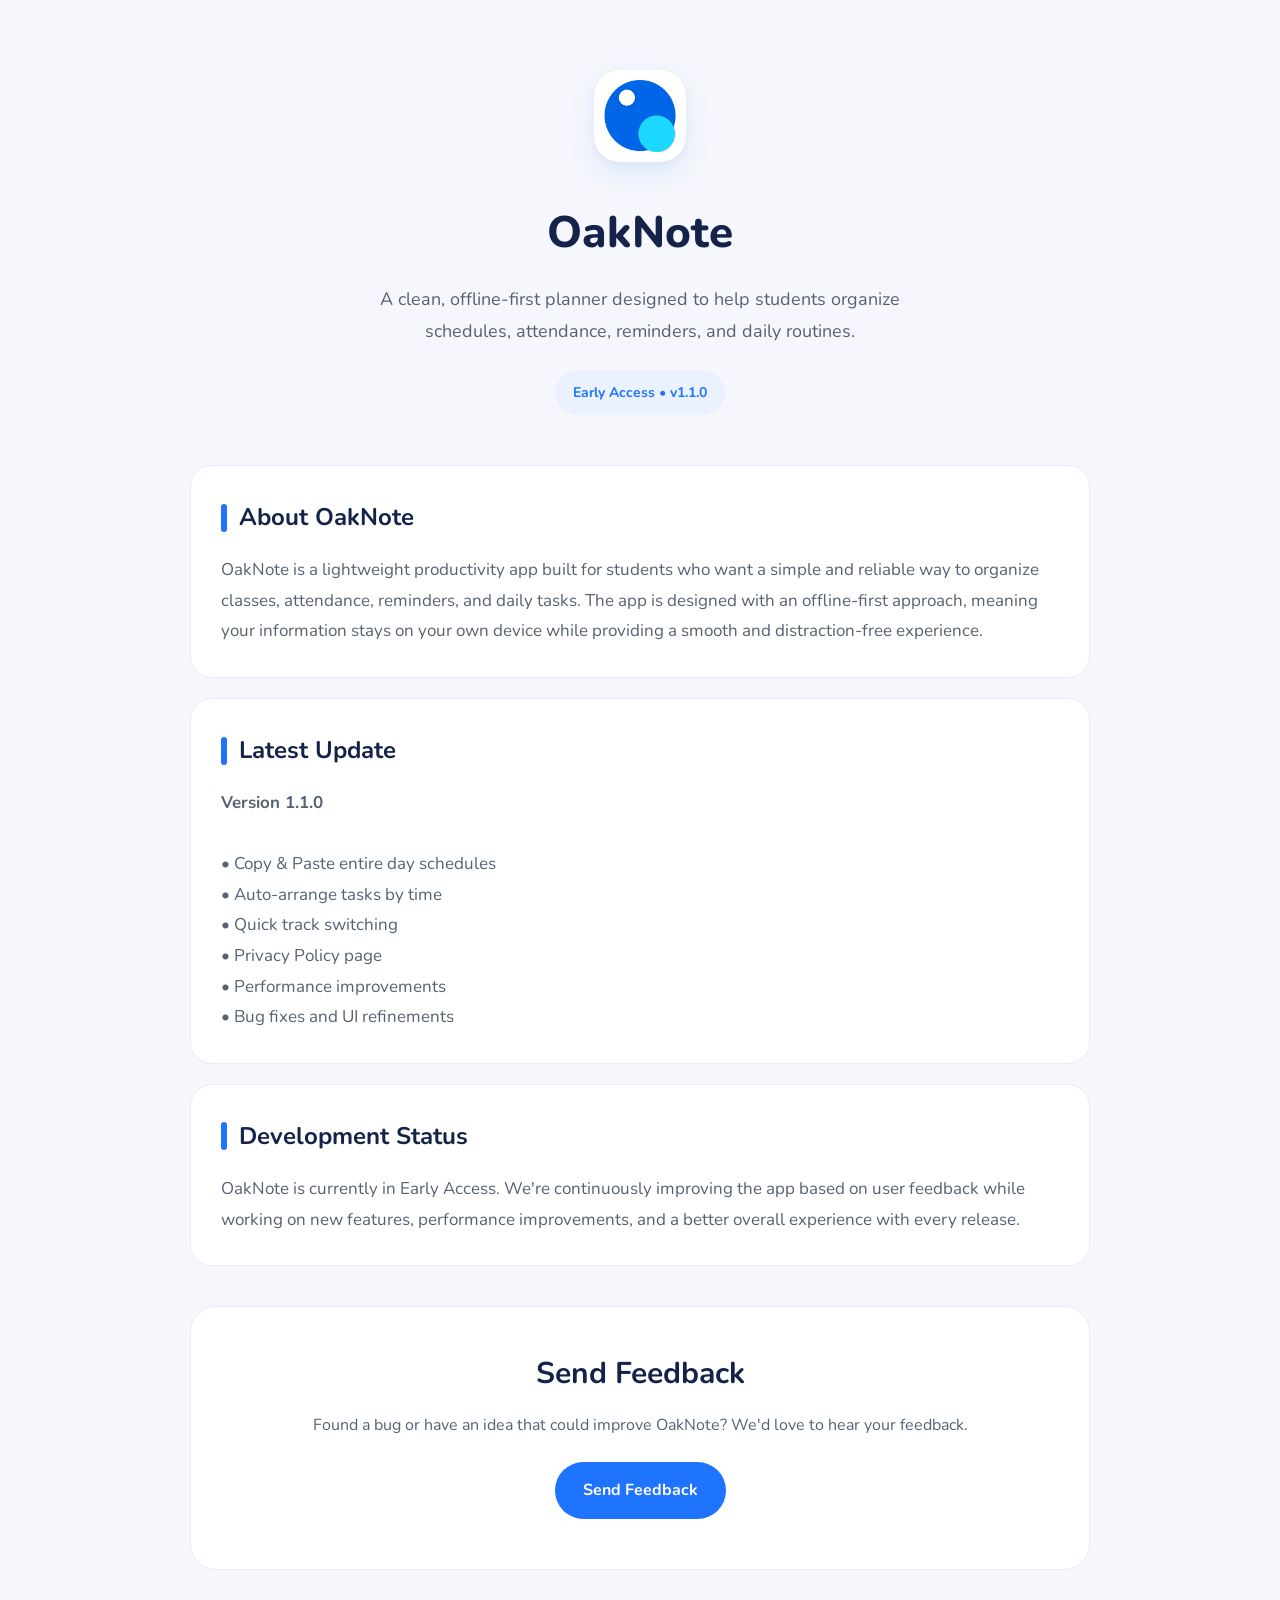
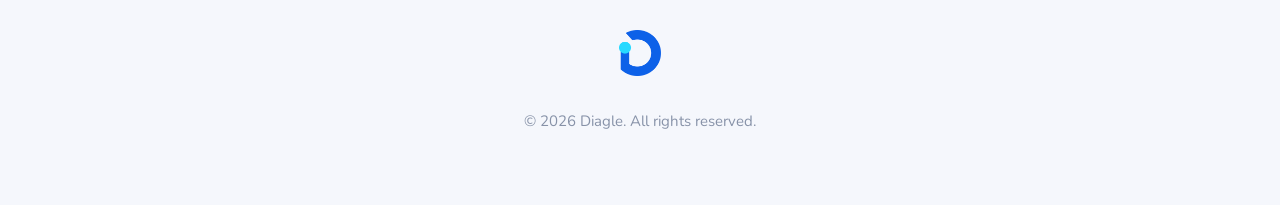
==== about_app/index.html @ 0fa8b740 "Add files via upload" ====
<!DOCTYPE html>
<html lang="en">

<head>

    <meta charset="UTF-8">
    <meta name="viewport" content="width=device-width, initial-scale=1.0">

    <title>OakNote • About</title>

    <meta name="description"
        content="Learn about OakNote, the latest updates, and how to contact the team behind the app.">

    <meta name="theme-color" content="#1E73FF">

    <link rel="icon" type="image/png" href="assets/oaknote_logo.png">

    <link rel="preconnect" href="https://fonts.googleapis.com">
    <link rel="preconnect" href="https://fonts.gstatic.com" crossorigin>

    <link href="https://fonts.googleapis.com/css2?family=Nunito:wght@400;500;600;700;800&display=swap"
        rel="stylesheet">

    <link rel="stylesheet" href="style.css">

</head>

<body>

    <main class="container">

        <!-- Hero -->

        <header class="hero">

            <img src="assets/oaknote_logo.png" class="hero-logo" alt="OakNote Logo">

            <h1>OakNote</h1>

            <p class="subtitle">
                A clean, offline-first planner designed to help students organize
                schedules, attendance, reminders, and daily routines.
            </p>

            <div class="updated">
                Early Access • v1.1.0
            </div>

        </header>

        <!-- About -->

        <section class="card">

            <h2>About OakNote</h2>

            <p>
                OakNote is a lightweight productivity app built for students who
                want a simple and reliable way to organize classes, attendance,
                reminders, and daily tasks. The app is designed with an
                offline-first approach, meaning your information stays on your own
                device while providing a smooth and distraction-free experience.
            </p>

        </section>

        <!-- Latest Update -->

        <section class="card">

            <h2>Latest Update</h2>

            <p>
                <strong>Version 1.1.0</strong><br><br>

                • Copy & Paste entire day schedules<br>
                • Auto-arrange tasks by time<br>
                • Quick track switching<br>
                • Privacy Policy page<br>
                • Performance improvements<br>
                • Bug fixes and UI refinements
            </p>

        </section>

        <!-- Development -->

        <section class="card">

            <h2>Development Status</h2>

            <p>
                OakNote is currently in Early Access. We're continuously improving
                the app based on user feedback while working on new features,
                performance improvements, and a better overall experience with
                every release.
            </p>

        </section>

        <!-- Contact -->

        <section class="contact">

            <h2>Send Feedback</h2>

            <p>
                Found a bug or have an idea that could improve OakNote?
                We'd love to hear your feedback.
            </p>

            <a href="mailto:diagleapps@gmail.com?subject=OakNote Feedback">
                Send Feedback
            </a>

        </section>

        <!-- Footer -->

        <footer>

            <img src="assets/diagle_logo.png" class="footer-logo" alt="Diagle Labs Logo">

            <p class="copyright">
                © 2026 Diagle. All rights reserved.
            </p>

        </footer>

    </main>

</body>

</html>
---- about_app/style.css ----
/* ==========================================
   OakNote Privacy Policy
   Diagle Labs
========================================== */

:root{

    --primary:#1E73FF;
    --primary-light:#EAF2FF;

    --background:#F5F7FC;
    --card:#FFFFFF;

    --title:#15234A;
    --text:#566273;
    --muted:#8792A8;

    --border:#E7ECF5;

    --shadow:0 10px 28px rgba(18,38,63,.05);

    --radius:22px;

}

*{
    margin:0;
    padding:0;
    box-sizing:border-box;
    
    -webkit-tap-highlight-color: transparent;
}

html{
    scroll-behavior:smooth;
}

body{

    font-family:'Nunito',sans-serif;

    background:var(--background);

    color:var(--text);

    line-height:1.8;

}

.container{

    width:min(900px,92%);
    margin:auto;

    padding:70px 0;

}

/* ==========================================
                HERO
========================================== */

.hero{

    text-align:center;

    margin-bottom:50px;

}

.hero-logo{

    width: 92px;
    height: 92px;

    padding: 10px;

    background: white;

    border-radius: 26px;

    object-fit: contain;

    margin-bottom: 22px;

    box-shadow:
        0 12px 30px rgba(30,115,255,.10),
        0 2px 8px rgba(0,0,0,.04);

}

.hero h1{

    font-size:44px;

    font-weight:800;

    color:var(--title);

    margin-bottom:10px;

}

.subtitle{

    font-size:18px;

    color:var(--text);

    max-width:520px;

    margin:auto;

}

.updated{

    display:inline-block;

    margin-top:22px;

    padding:10px 18px;

    background:var(--primary-light);

    color:var(--primary);

    font-size:14px;

    font-weight:700;

    border-radius:999px;

}

/* ==========================================
          QUICK SUMMARY
========================================== */

.summary{

    display:grid;

    grid-template-columns:repeat(auto-fit,minmax(180px,1fr));

    gap:15px;

    margin-bottom:34px;

}

.summary-item{

    background:white;

    border:1px solid var(--border);

    border-radius:18px;

    padding:18px;

    text-align:center;

    font-weight:700;

    color:var(--title);

    transition:
        transform .2s ease,
        box-shadow .2s ease,
        border-color .2s ease;

}

.summary-item:hover{

    transform:translateY(-2px);

    border-color:#DCE9FF;

    box-shadow:0 10px 24px rgba(18,38,63,.06);

}

/* ==========================================
                CARDS
========================================== */

.card{

    background:var(--card);

    border:1px solid var(--border);

    border-radius:var(--radius);

    padding:30px;

    margin-bottom:20px;

    transition:
        transform .22s ease,
        box-shadow .22s ease,
        border-color .22s ease;

}

.card:hover{

    transform:translateY(-2px);

    border-color:#DCE9FF;

    box-shadow:0 14px 32px rgba(18,38,63,.07);

}
.card h2{

    position:relative;

    display:flex;

    align-items:center;

    color:var(--title);

    font-size:24px;

    margin-bottom:16px;

    padding-left:18px;

}

.card h2::before{

    content:"";

    position:absolute;

    left:0;

    width:6px;

    height:28px;

    border-radius:999px;

    background:var(--primary);

}

.card p{

    font-size:17px;

    color:var(--text);

}

/* ==========================================
             CONTACT
========================================== */

.contact{

    margin-top:40px;

    background:white;

    border:1px solid var(--border);

    border-radius:26px;

    text-align:center;

    padding:40px;

    transition:
        transform .22s ease,
        box-shadow .22s ease,
        border-color .22s ease;

}

.contact:hover{

    transform:translateY(-3px);

    border-color:#DCE9FF;

    box-shadow:0 18px 36px rgba(18,38,63,.08);

}

.contact h2{

    color:var(--title);

    font-size:30px;

    margin-bottom:10px;

}

.contact p{

    color:var(--text);

    margin-bottom:22px;

}

.contact a{

    display:inline-block;

    text-decoration:none;

    color:white;

    background:var(--primary);

    padding:14px 28px;

    border-radius:999px;

    font-weight:700;

    transition:
        transform .18s ease,
        box-shadow .18s ease,
        background-color .18s ease;

    outline:none;

    overflow:hidden;

    user-select:none;
    -webkit-user-select:none;

    -webkit-tap-highlight-color:transparent;

    touch-action:manipulation;

}

.contact a:hover{

    transform:translateY(-2px);

    box-shadow:0 12px 28px rgba(30,115,255,.28);

}

.contact a:focus,
.contact a:focus-visible{

    outline:none;

}
.contact a:active{

    transform:translateY(0) scale(.98);

    box-shadow:0 6px 16px rgba(30,115,255,.18);

}

/* ==========================================
              FOOTER
========================================== */

footer{

    text-align:center;

    margin-top:60px;

}

.footer-logo{

    width:42px;

    margin-bottom:14px;

    opacity:.95;

}

.company{

    font-size:18px;

    font-weight:800;

    color:var(--title);

}

.copyright{

    margin-top:8px;

    color:var(--muted);

    font-size:15px;

}

/* ==========================================
            SELECTION
========================================== */

::selection{

    background:var(--primary);

    color:white;

}

/* ==========================================
           RESPONSIVE
========================================== */

@media (max-width:768px){

.hero h1{

    font-size:36px;

}

.subtitle{

    font-size:17px;

}

.card{

    padding:24px;

}

.card h2{

    font-size:22px;

}

.contact{

    padding:30px 22px;

}

}

@media (max-width:480px){

.container{

    width:94%;

    padding:40px 0;

}

.hero-logo{

    width:72px;
    height:72px;

}

.hero h1{

    font-size:32px;

}

.summary{

    grid-template-columns:1fr;

}

.updated{

    font-size:13px;

}

.card{

    padding:22px;

}

.card h2{

    font-size:21px;

}

.card p{

    font-size:16px;

}

.contact h2{

    font-size:26px;

}

}
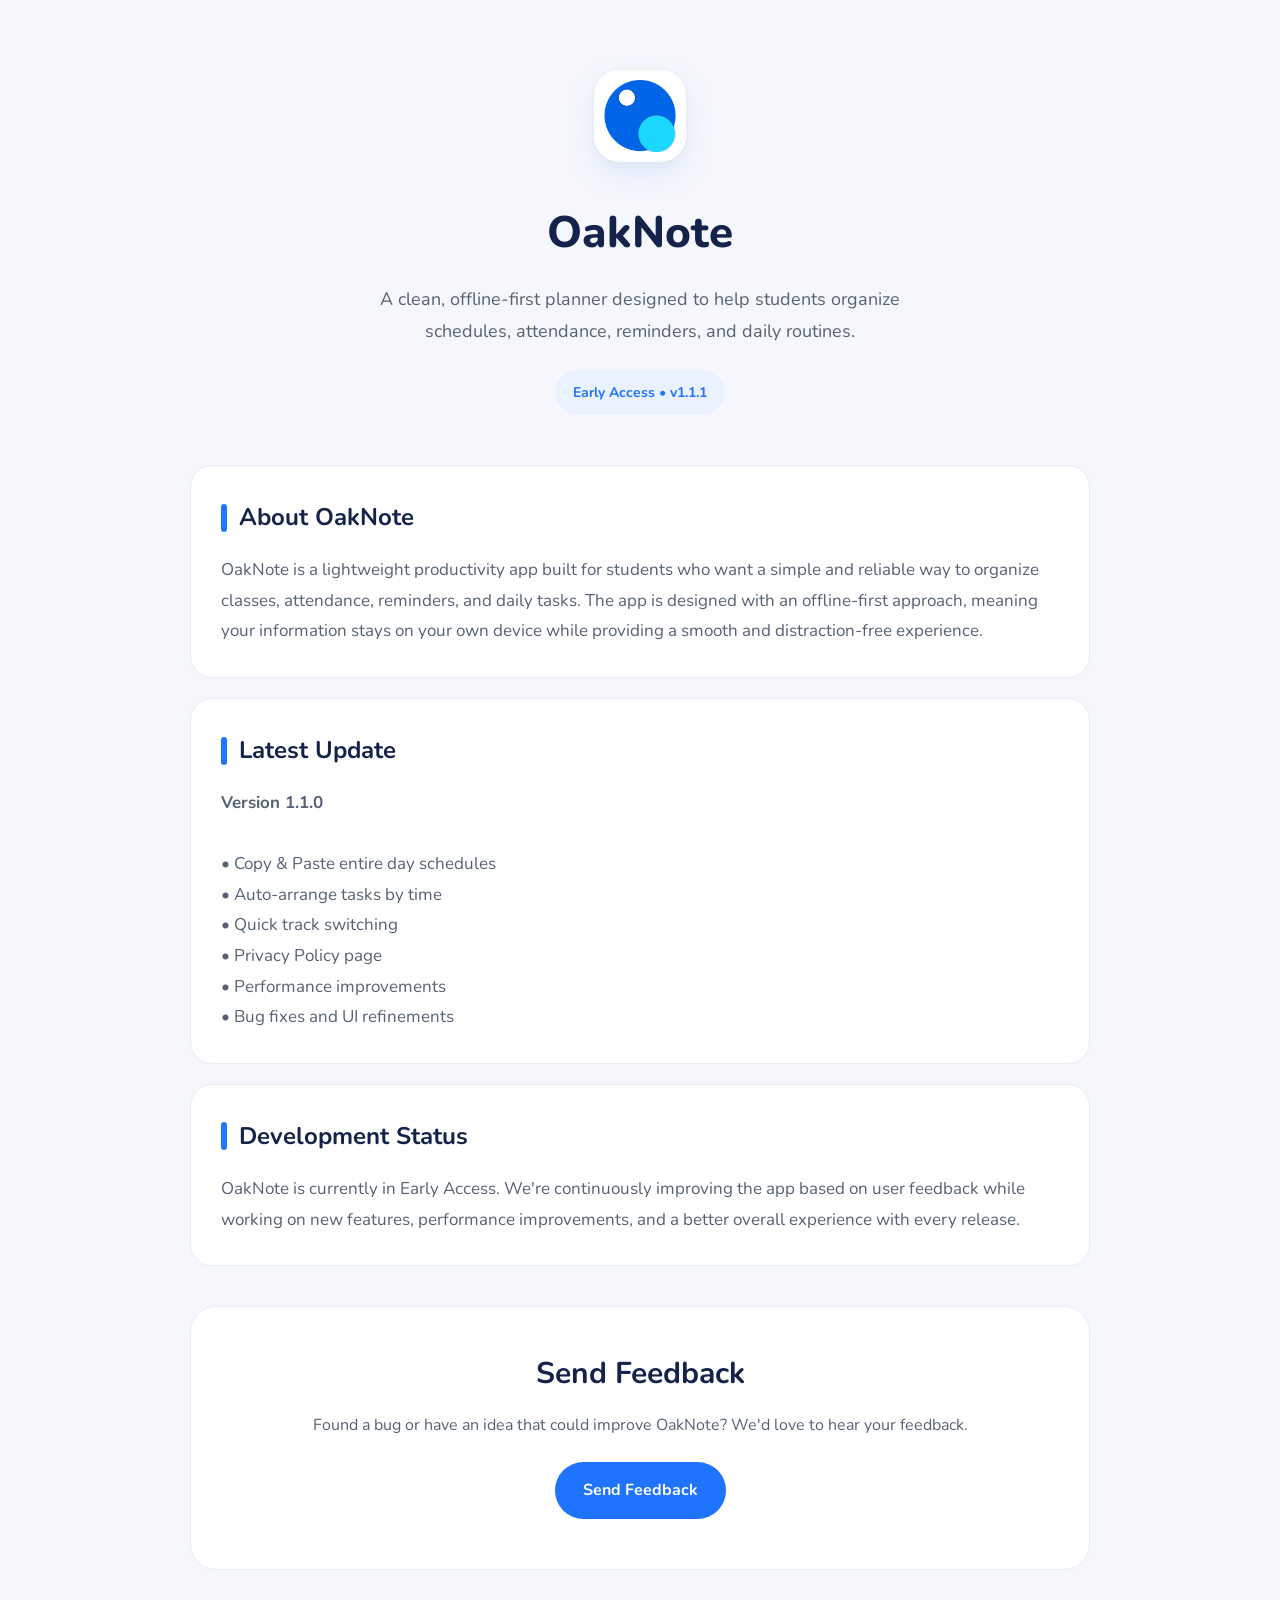
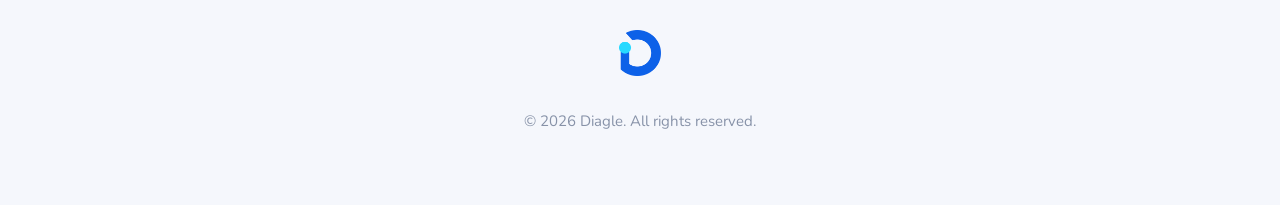
==== commit 766b1960: "Update index.html" ====
--- a/about_app/index.html
+++ b/about_app/index.html
@@ -43,7 +43,7 @@
             </p>
 
             <div class="updated">
-                Early Access • v1.1.0
+                Early Access • v1.1.1
             </div>
 
         </header>
@@ -131,4 +131,4 @@
 
 </body>
 
-</html>+</html>
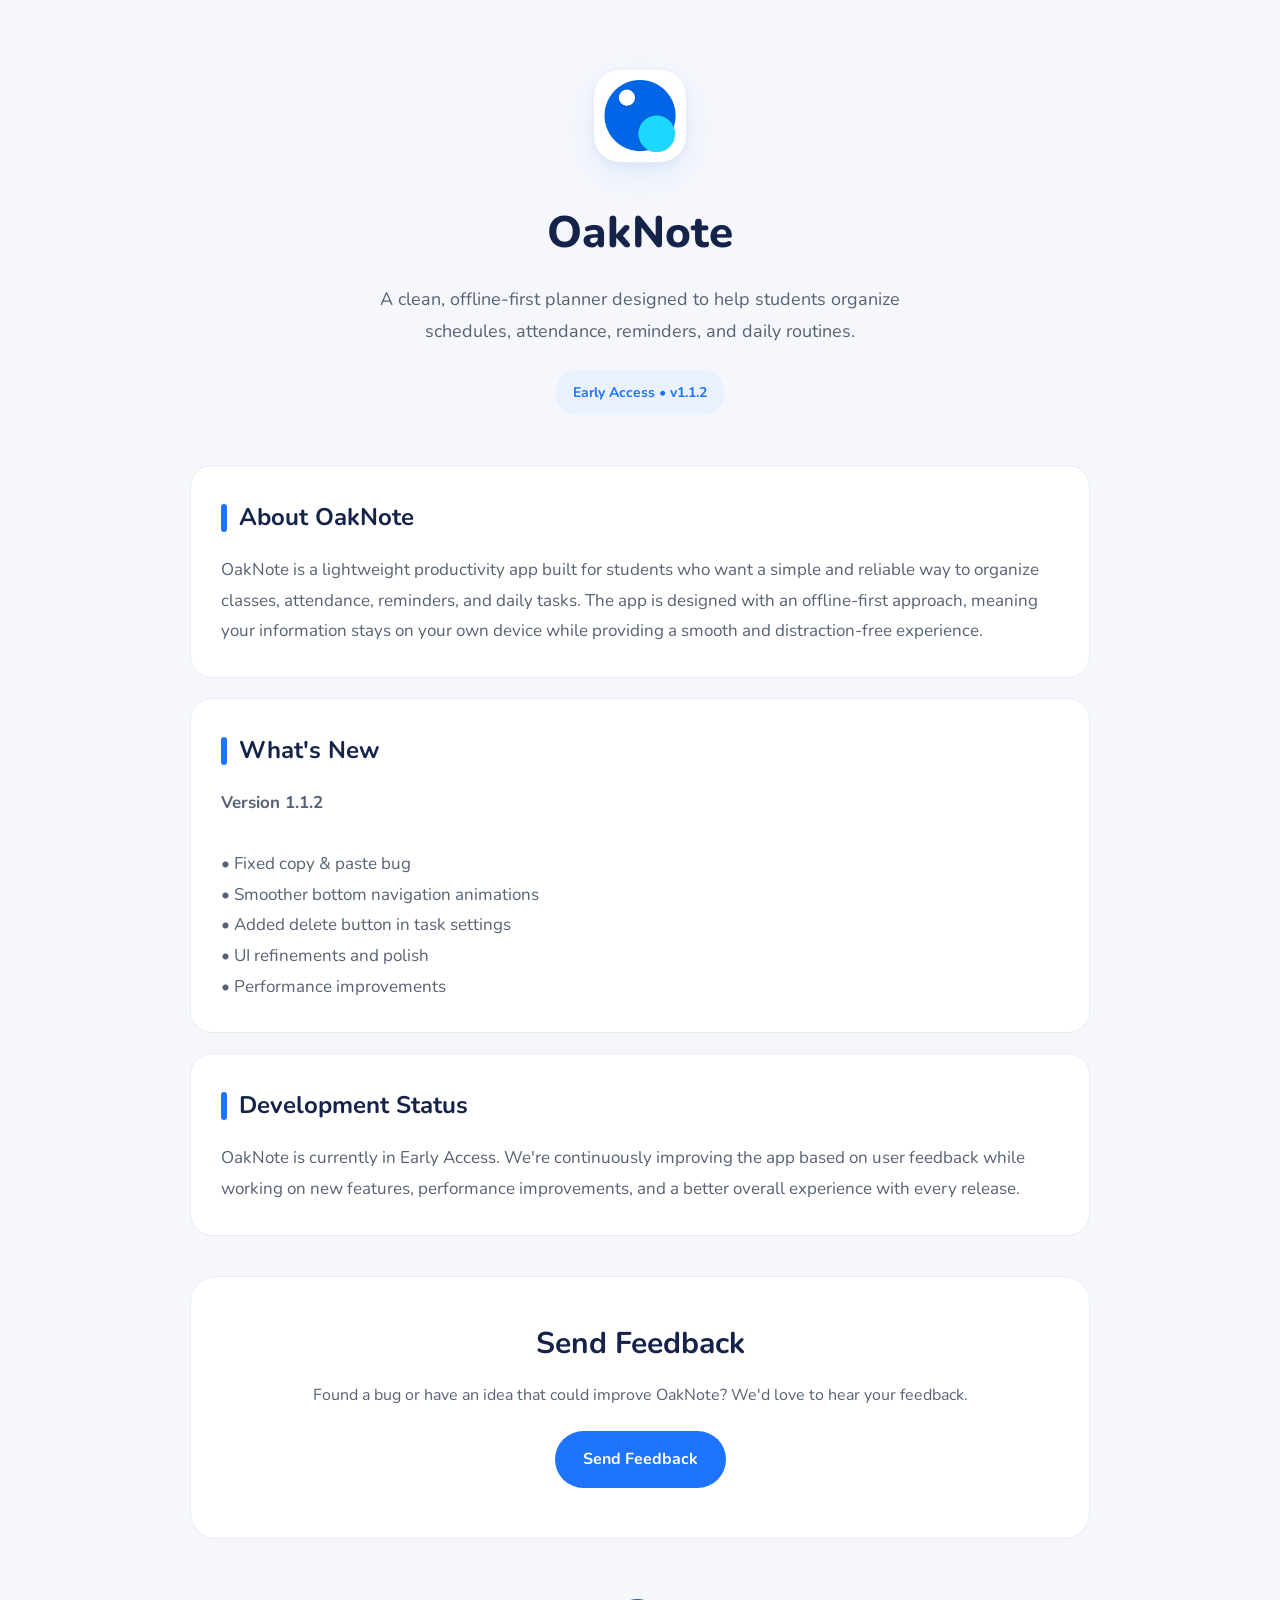
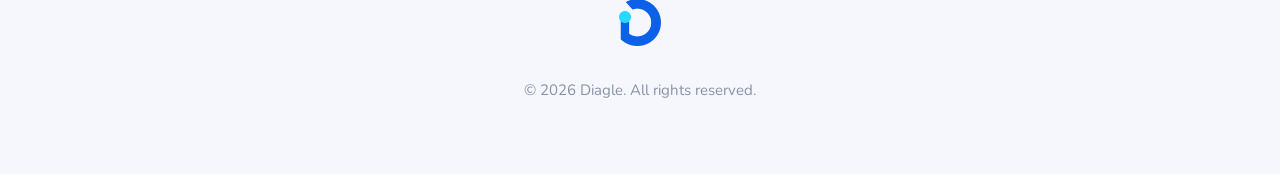
==== commit 381fc519: "Update index.html" ====
--- a/about_app/index.html
+++ b/about_app/index.html
@@ -43,7 +43,7 @@
             </p>
 
             <div class="updated">
-                Early Access • v1.1.1
+                Early Access • v1.1.2
             </div>
 
         </header>
@@ -68,17 +68,17 @@
 
         <section class="card">
 
-            <h2>Latest Update</h2>
+            <h2>What's New</h2>
 
             <p>
-                <strong>Version 1.1.0</strong><br><br>
+                <strong>Version 1.1.2</strong><br><br>
 
-                • Copy & Paste entire day schedules<br>
-                • Auto-arrange tasks by time<br>
-                • Quick track switching<br>
-                • Privacy Policy page<br>
+                • Fixed copy & paste bug <br>
+                • Smoother bottom navigation animations<br>
+                • Added delete button in task settings<br>
+                • UI refinements and polish<br>
                 • Performance improvements<br>
-                • Bug fixes and UI refinements
+
             </p>
 
         </section>
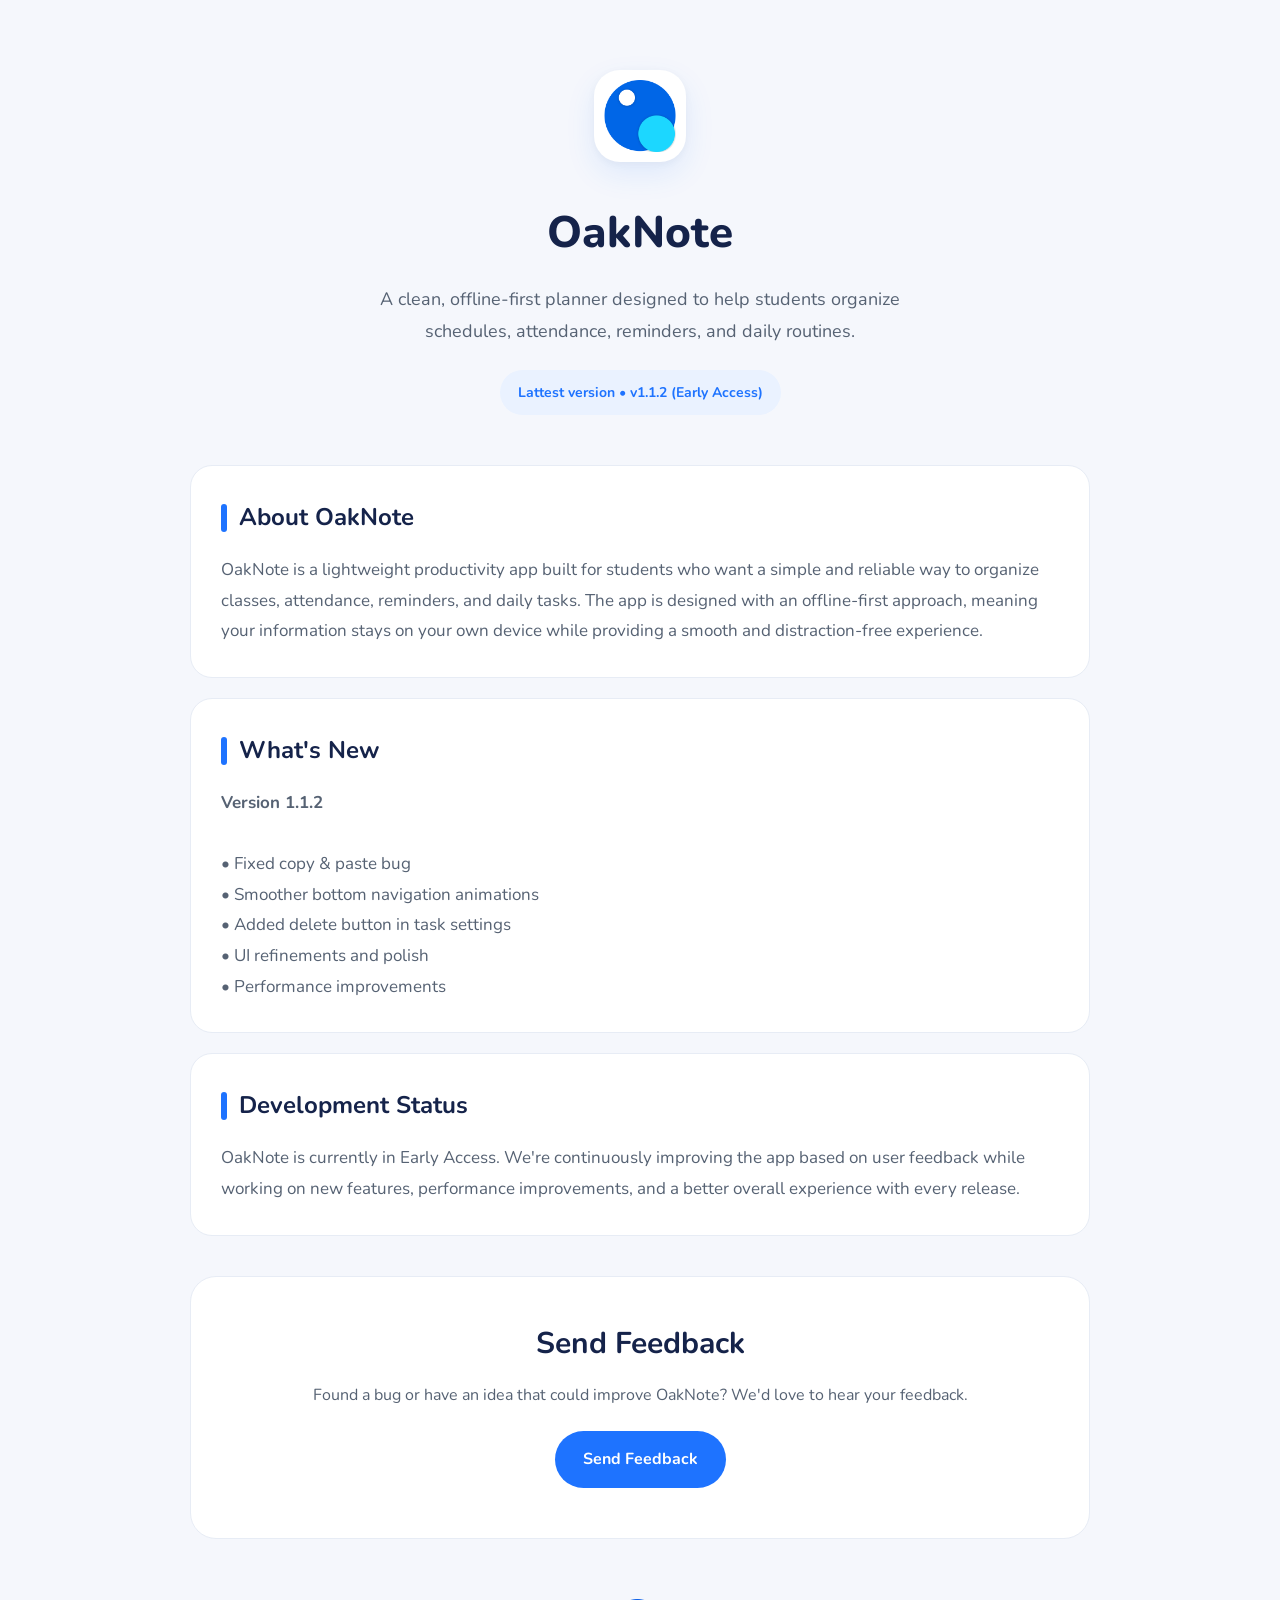
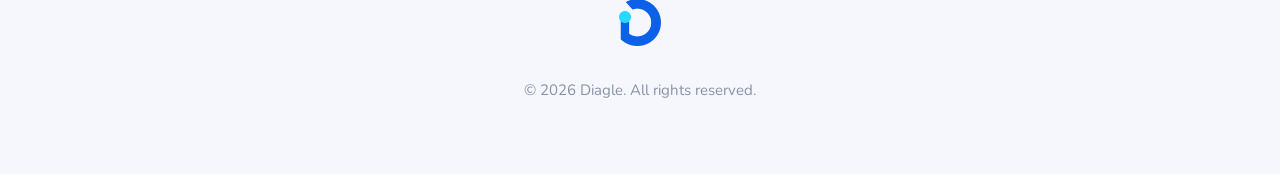
==== commit d6ef5320: "Update index.html" ====
--- a/about_app/index.html
+++ b/about_app/index.html
@@ -43,7 +43,7 @@
             </p>
 
             <div class="updated">
-                Early Access • v1.1.2
+                Lattest version • v1.1.2 (Early Access)
             </div>
 
         </header>
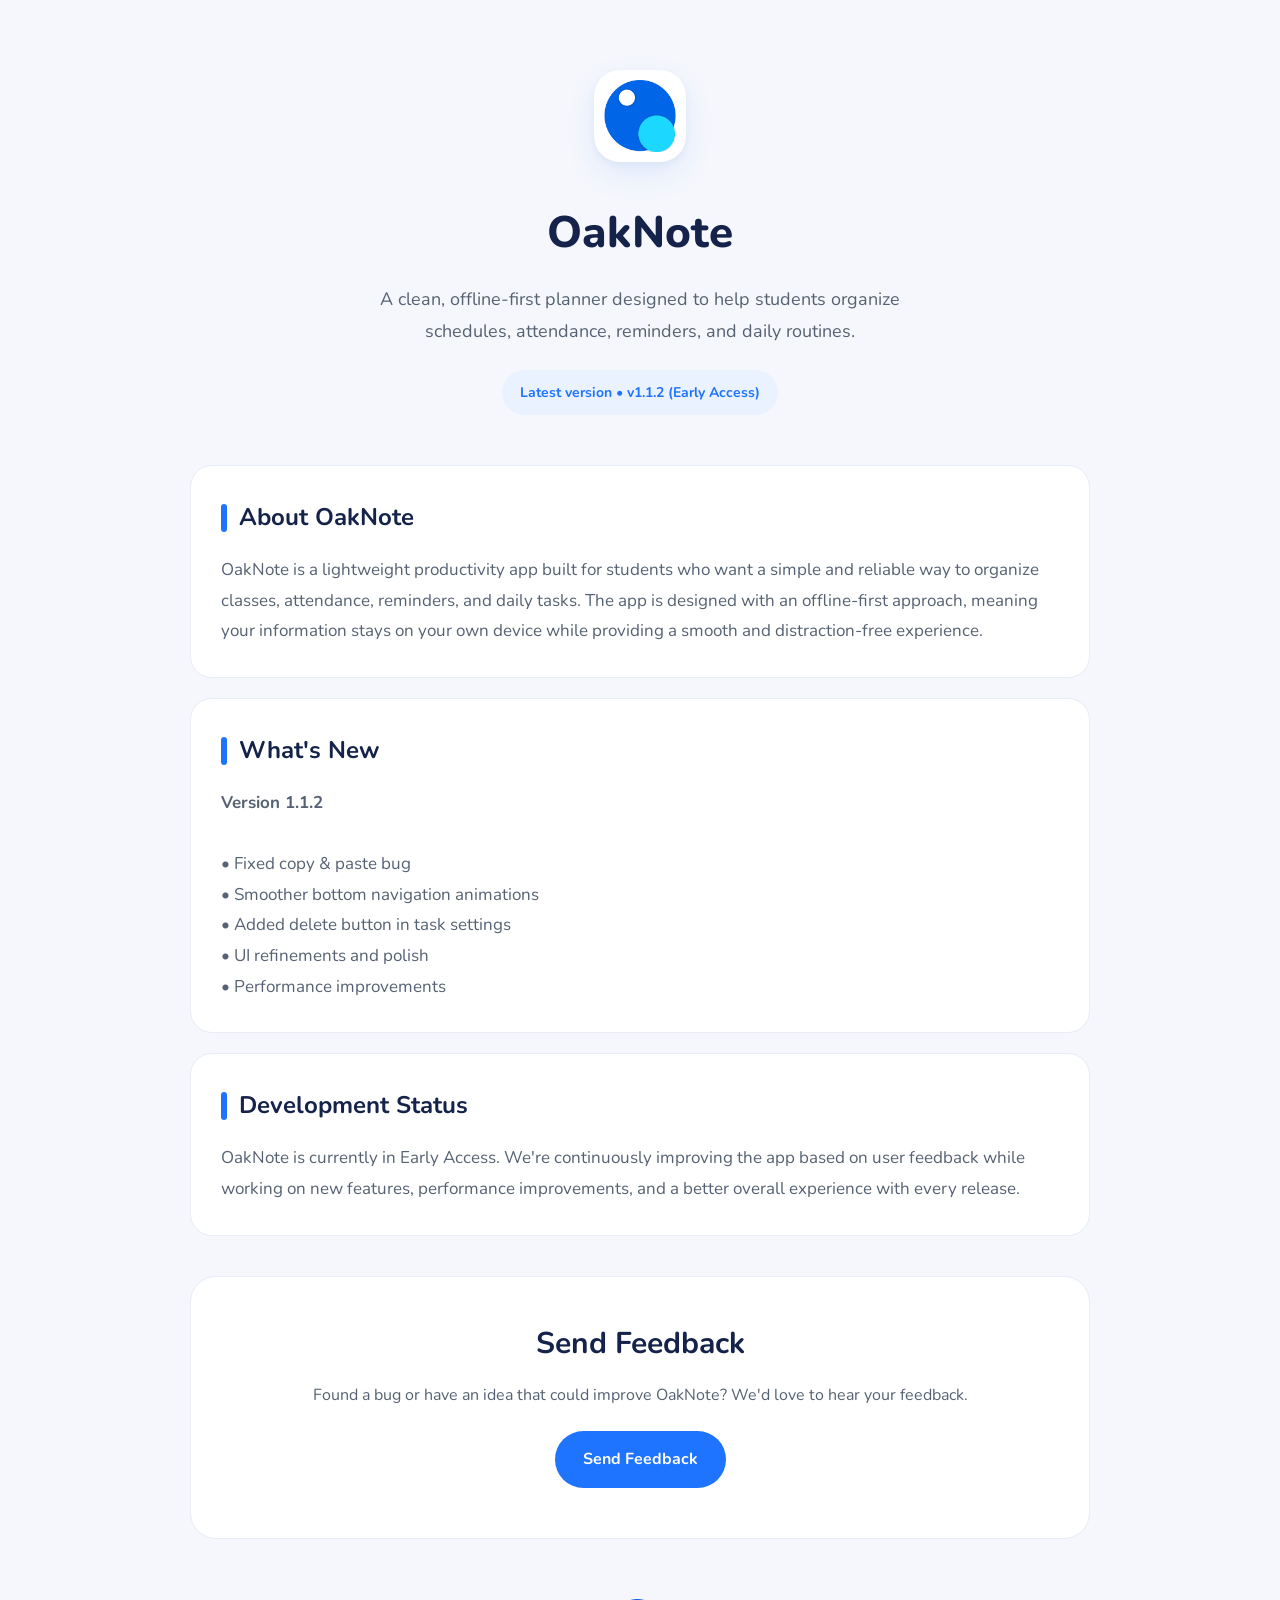
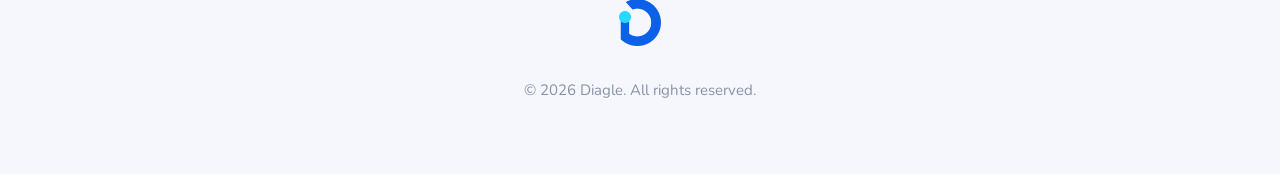
==== commit fb4da849: "Update index.html" ====
--- a/about_app/index.html
+++ b/about_app/index.html
@@ -43,7 +43,7 @@
             </p>
 
             <div class="updated">
-                Lattest version • v1.1.2 (Early Access)
+                Latest version • v1.1.2 (Early Access)
             </div>
 
         </header>
